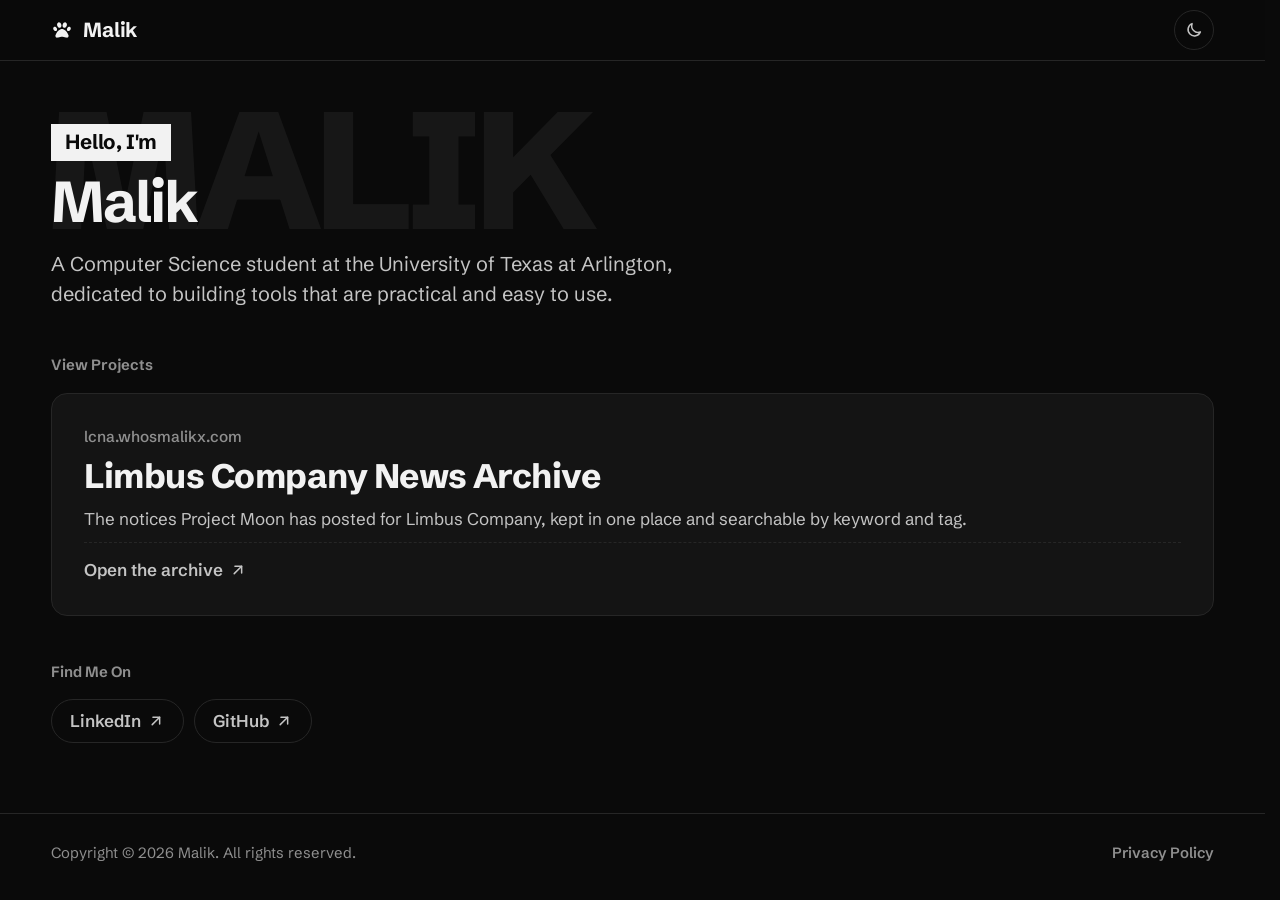
==== index.html @ 083cc0f5 "Build pages from content/" ====
<!DOCTYPE html>
<html lang="en" data-theme="dark">
<head>
  <meta charset="UTF-8" />
  <meta name="viewport" content="width=device-width, initial-scale=1.0" />
  <title>Home | Malik</title>
  <meta name="description" content="Building simple, useful things on the web." />
  <link rel="canonical" href="https://whosmalikx.com/">
  <script>try { const theme = localStorage.getItem("main-site-theme");
  if (theme === "light" || theme === "dark") document.documentElement.dataset.theme = theme; } catch {}</script>
  <link rel="preload" href="/assets/fonts/schibsted-grotesk-latin.woff2" as="font" type="font/woff2" crossorigin>
  <link rel="icon" type="image/svg+xml" href="/assets/icons/favicon.svg">
  <link rel="stylesheet" href="/assets/css/style.css?v=285845781f" />
</head>
<body>
  <div class="site-shell">
    <header class="topbar">
      <div class="topbar__inner">
        <a class="brand" href="/" aria-label="Home">
          <span class="brand__mark"></span>
          <span class="brand__text">Malik</span>
        </a>
        <nav class="topbar__actions" aria-label="Site">
          <button id="themeToggle" class="icon-btn theme-toggle" type="button" aria-label="Switch to light theme"></button>
        </nav>
      </div>
    </header>

    <main class="container-narrow landing-layout">
      <p class="hero-watermark" aria-hidden="true">Malik</p>
      <h1 class="hero-title"><span class="hero-tab">Hello, I'm</span> <span class="hero-main">Malik</span></h1>
      <p class="hero-lede">A Computer Science student at the University of Texas at Arlington, dedicated to building tools that are practical and easy to use.</p>

      <section class="link-section" aria-labelledby="projects-title">
        <h2 class="section-label" id="projects-title">View Projects</h2>
        <a class="project-feature" href="https://lcna.whosmalikx.com" target="_blank" rel="noopener noreferrer">
          <span class="project-feature__body">
            <span class="project-feature__meta">lcna.whosmalikx.com</span>
            <span class="project-feature__title">Limbus Company News Archive</span>
            <span class="project-feature__desc">The notices Project Moon has posted for Limbus Company, kept in one place and searchable by keyword and tag.</span>
            <span class="project-feature__cta">Open the archive <svg class="icon" viewBox="0 0 24 24" width="16" height="16" aria-hidden="true" fill="none" stroke="currentColor" stroke-width="2" stroke-linecap="round" stroke-linejoin="round"><path d="M7 17 17 7"/><path d="M8 7h9v9"/></svg></span>
          </span>
        </a>
      </section>

      <section class="link-section" aria-labelledby="social-title">
        <h2 class="section-label" id="social-title">Find Me On</h2>
        <ul class="pill-links">
          <li><a class="pill-link" href="https://linkedin.com/in/malikwork" target="_blank" rel="noopener noreferrer">LinkedIn <svg class="icon" viewBox="0 0 24 24" width="16" height="16" aria-hidden="true" fill="none" stroke="currentColor" stroke-width="2" stroke-linecap="round" stroke-linejoin="round"><path d="M7 17 17 7"/><path d="M8 7h9v9"/></svg></a></li>
          <li><a class="pill-link" href="https://github.com/itsmalikx" target="_blank" rel="noopener noreferrer">GitHub <svg class="icon" viewBox="0 0 24 24" width="16" height="16" aria-hidden="true" fill="none" stroke="currentColor" stroke-width="2" stroke-linecap="round" stroke-linejoin="round"><path d="M7 17 17 7"/><path d="M8 7h9v9"/></svg></a></li>
        </ul>
      </section>
    </main>

    <footer class="site-footer">
      <div class="container-wide site-footer__inner">
        <p class="site-footer__note">Copyright &copy; 2026 Malik. All rights reserved.</p>
        <nav class="site-footer__links" aria-label="Footer">
          <a href="/privacy" class="footer-link">Privacy Policy</a>
        </nav>
      </div>
    </footer>
  </div>

  <script src="/assets/js/theme.js?v=44c14c3fe7"></script>
</body>
</html>
---- assets/css/style.css ----
/* whosmalikx.com. Same design language as lcna.whosmalikx.com (see DESIGN.md): one typeface,
   black and white, 17px base text on desktop.

   Everything scales with the window in both directions: widths and type with its width, and the home
   page's vertical spacing with its height too (capped at the roomy sizes), so the whole page,
   "Find Me On" included, fits a 1080p screen at 100% or 125% scaling without scrolling. */

@font-face {
  font-family: "Schibsted Grotesk";
  font-style: normal;
  font-weight: 400 900;
  font-display: swap;
  src: url("../fonts/schibsted-grotesk-latin.woff2") format("woff2");
  unicode-range: U+0000-00FF, U+0131, U+0152-0153, U+02BB-02BC, U+02C6, U+02DA, U+02DC, U+0304, U+0308, U+0329, U+2000-206F, U+20AC, U+2122, U+2191, U+2193, U+2212, U+2215, U+FEFF, U+FFFD;
}

@font-face {
  font-family: "Schibsted Grotesk";
  font-style: normal;
  font-weight: 400 900;
  font-display: swap;
  src: url("../fonts/schibsted-grotesk-latin-ext.woff2") format("woff2");
  unicode-range: U+0100-02BA, U+02BD-02C5, U+02C7-02CC, U+02CE-02D7, U+02DD-02FF, U+0304, U+0308, U+0329, U+1D00-1DBF, U+1E00-1E9F, U+1EF2-1EFF, U+2020, U+20A0-20AB, U+20AD-20C0, U+2113, U+2C60-2C7F, U+A720-A7FF;
}

/* ---------- Tokens ---------- */

:root {
  --bg: #f5f5f4;
  --surface: #ffffff;
  --surface-2: #ececea;
  --line: #e1e1de;
  --line-strong: #c9c9c5;
  --text: #121212;
  --text-soft: #3c3c3c;
  --text-muted: #666666;
  --accent: #121212;

  --font: "Schibsted Grotesk", ui-sans-serif, system-ui, -apple-system, "Segoe UI", sans-serif;
  --gutter: clamp(16px, 4vw, 56px);
  --radius: 16px;
  --pill: 999px;
  --ease: 160ms cubic-bezier(0.2, 0, 0, 1);
  --topbar: 60px;
  color-scheme: light;
}

/* Dark is the default (set on <html> before paint; theme.js remembers the choice). */
html[data-theme="dark"] {
  --bg: #0a0a0a;
  --surface: #141414;
  --surface-2: #1c1c1c;
  --line: #262626;
  --line-strong: #3a3a3a;
  --text: #f2f2f2;
  --text-soft: #c4c4c4;
  --text-muted: #8f8f8f;
  --accent: #f2f2f2;
  color-scheme: dark;
}

/* ---------- Base ---------- */

*,
*::before,
*::after {
  box-sizing: border-box;
}

html {
  -webkit-text-size-adjust: 100%;
  text-size-adjust: 100%;
  scrollbar-gutter: stable;  /* the header doesn't shift between short and long pages */
}

@media (min-width: 1200px) {
  html {
    font-size: 17px;
  }
}

body {
  margin: 0;
  min-height: 100vh;
  overflow-x: clip;
  font-family: var(--font);
  font-size: 1rem;
  line-height: 1.5;
  background: var(--bg);
  color: var(--text);
  -webkit-font-smoothing: antialiased;
  -moz-osx-font-smoothing: grayscale;
}

a {
  color: inherit;
  text-decoration: none;
}

:focus-visible {
  outline: 2px solid var(--accent);
  outline-offset: 3px;
  border-radius: 6px;
}

::selection {
  background: color-mix(in srgb, var(--accent) 30%, transparent);
}

@media (prefers-reduced-motion: no-preference) {
  html {
    scroll-behavior: smooth;
  }
}

/* Every color switches at once when the theme flips (hover fades would lag behind the page). */
html.theme-switching *,
html.theme-switching *::before,
html.theme-switching *::after {
  transition: none !important;
}

.icon {
  flex-shrink: 0;
  width: 1.05em;
  height: 1.05em;
}

/* ---------- Layout ---------- */

.site-shell {
  min-height: 100vh;
  display: flex;
  flex-direction: column;
}

main {
  flex-grow: 1;
}

.container-wide {
  width: min(1200px, 100% - 2 * var(--gutter));
  margin: 0 auto;
}

.container-narrow {
  width: min(720px, 100% - 2 * var(--gutter));
  margin: 0 auto;
}

/* ---------- Top bar (same chrome as the archive) ---------- */

.topbar {
  position: sticky;
  top: 0;
  z-index: 100;
  border-bottom: 1px solid var(--line);
  background: color-mix(in srgb, var(--bg) 82%, transparent);
  backdrop-filter: saturate(160%) blur(16px);
  -webkit-backdrop-filter: saturate(160%) blur(16px);
}

.topbar__inner {
  min-height: var(--topbar);
  padding-inline: var(--gutter);
  display: flex;
  align-items: center;
  justify-content: space-between;
  gap: 16px;
}

.brand {
  display: inline-flex;
  align-items: center;
  gap: 10px;
  font-size: 1.2rem;
  font-weight: 700;
  letter-spacing: -0.01em;
}

.brand__mark {
  flex-shrink: 0;
  width: 22px;
  height: 22px;
  background-color: var(--text);
  -webkit-mask: url("../icons/brand-mark.svg") no-repeat center / contain;
  mask: url("../icons/brand-mark.svg") no-repeat center / contain;
}

.topbar__actions {
  display: flex;
  align-items: center;
  gap: 8px;
}

.icon-btn {
  appearance: none;
  width: 40px;
  height: 40px;
  display: inline-grid;
  place-items: center;
  border: 1px solid var(--line);
  border-radius: var(--pill);
  background: transparent;
  color: var(--text-soft);
  cursor: pointer;
  transition: background var(--ease), color var(--ease);
}

.icon-btn:hover {
  background: var(--surface-2);
  color: var(--text);
}

.icon-btn:active {
  transform: scale(0.94);
}

/* Moon in dark mode, sun in light mode. */
.theme-toggle::before {
  content: "";
  width: 18px;
  height: 18px;
  background: currentColor;
  -webkit-mask: var(--theme-icon) no-repeat center / contain;
  mask: var(--theme-icon) no-repeat center / contain;
}

html[data-theme="dark"] .theme-toggle {
  --theme-icon: url("data:image/svg+xml,%3Csvg xmlns='http://www.w3.org/2000/svg' viewBox='0 0 24 24' fill='none' stroke='black' stroke-width='2' stroke-linecap='round' stroke-linejoin='round'%3E%3Cpath d='M20.5 14.5A8.5 8.5 0 0 1 9.5 3.5a8.5 8.5 0 1 0 11 11z'/%3E%3C/svg%3E");
}

html:not([data-theme="dark"]) .theme-toggle {
  --theme-icon: url("data:image/svg+xml,%3Csvg xmlns='http://www.w3.org/2000/svg' viewBox='0 0 24 24' fill='none' stroke='black' stroke-width='2' stroke-linecap='round'%3E%3Ccircle cx='12' cy='12' r='4'/%3E%3Cpath d='M12 2v2M12 20v2M4.9 4.9l1.4 1.4M17.7 17.7l1.4 1.4M2 12h2M20 12h2M4.9 19.1l1.4-1.4M17.7 6.3l1.4-1.4'/%3E%3C/svg%3E");
}

/* ---------- Shared type ---------- */

.hero-title {
  margin: 0;
  color: var(--text);
  font-size: clamp(2.75rem, 5vw, 4.5rem);
  font-weight: 700;
  line-height: 1;
  letter-spacing: -0.04em;
}

.section-label {
  margin: 0 0 16px;
  color: var(--text-muted);
  font-size: 0.875rem;
  font-weight: 650;
  font-variant-numeric: tabular-nums;
}

.text-link {
  color: var(--text);
  font-weight: 600;
  text-decoration: underline;
  text-decoration-thickness: 1px;
  text-decoration-color: var(--line-strong);
  text-underline-offset: 4px;
  transition: text-decoration-color var(--ease);
}

.text-link:hover {
  text-decoration-color: var(--text);
}

.back-link {
  display: inline-flex;
  align-items: center;
  gap: 8px;
  min-height: 44px;
  margin-bottom: clamp(8px, 2vw, 20px);
  padding: 6px 16px 6px 12px;
  border: 1px solid var(--line);
  border-radius: var(--pill);
  color: var(--text-soft);
  font-size: 0.95rem;
  font-weight: 600;
  transition: color var(--ease), background var(--ease), border-color var(--ease);
}

.back-link:hover {
  border-color: var(--line-strong);
  background: var(--surface-2);
  color: var(--text);
}

/* ---------- Home ---------- */

/* Vertical spacing takes the smaller of a width share and a height share, between a floor and the
   roomy desktop size, so short windows (laptops, 125% scaling) keep the whole page in view. */
.landing-layout {
  position: relative;
  isolation: isolate;
  overflow-x: clip;  /* the watermark word must never widen the page */
  width: min(1200px, 100% - 2 * var(--gutter));
  padding: clamp(24px, min(10vw, 7vh), 120px) 0 clamp(24px, 5vh, 80px);
}

/* Project Moon title touch: a label tab over the main title, with a huge faded watermark word. */
.hero-watermark {
  position: absolute;
  top: 0.15em;
  left: -0.04em;
  z-index: -1;
  margin: 0;
  color: color-mix(in srgb, var(--text) 6%, transparent);
  font-size: clamp(5rem, min(13vw, 24vh), 11rem);
  font-weight: 800;
  line-height: 1;
  letter-spacing: -0.05em;
  text-transform: uppercase;
  white-space: nowrap;
  pointer-events: none;
  user-select: none;
}

.landing-layout .hero-title {
  margin-bottom: clamp(10px, 2vh, 20px);
}

.hero-tab {
  display: block;
  width: fit-content;
  margin-bottom: 12px;
  padding: 7px 14px;
  background: var(--text);
  color: var(--bg);
  font-size: clamp(1.1rem, 1.6vw, 1.6rem);
  font-weight: 700;
  line-height: 1.1;
  letter-spacing: -0.01em;
}

.hero-main {
  display: block;
  font-size: clamp(2.6rem, min(4.5vw, 7vh), 4rem);
  line-height: 1.02;
  letter-spacing: -0.035em;
}

.hero-lede {
  max-width: 56ch;
  margin: 0;
  color: var(--text-soft);
  font-size: clamp(1.05rem, 0.95rem + 0.3vw, 1.25rem);
  line-height: 1.5;
}

.link-section .section-label {
  margin-bottom: clamp(10px, 1.8vh, 16px);
}

.link-section {
  margin-top: clamp(24px, min(7vw, 5vh), 80px);
}

.project-feature {
  display: grid;
  overflow: hidden;
  border: 1px solid var(--line);
  border-radius: var(--radius);
  background: var(--surface);
  transition: border-color var(--ease), background var(--ease);
}

.project-feature:hover {
  border-color: var(--line-strong);
  background: var(--surface-2);
}

.project-feature__body {
  display: flex;
  flex-direction: column;
  gap: clamp(6px, 1.2vh, 10px);
  padding: clamp(18px, min(4vw, 3.6vh), 32px);
}

.project-feature__meta {
  color: var(--text-muted);
  font-size: 0.9rem;
  font-weight: 550;
}

.project-feature__title {
  color: var(--text);
  font-size: clamp(1.5rem, min(3vw, 5vh), 2rem);
  font-weight: 750;
  line-height: 1.1;
  letter-spacing: -0.015em;
}

.project-feature__desc {
  color: var(--text-soft);
  line-height: 1.55;
}

.project-feature__cta {
  display: inline-flex;
  align-items: center;
  gap: 6px;
  margin-top: auto;
  padding-top: clamp(8px, 1.6vh, 14px);
  border-top: 1px dashed var(--line);
  color: var(--text-soft);
  font-weight: 600;
  transition: color var(--ease);
}

.project-feature:hover .project-feature__cta {
  color: var(--text);
}

.pill-links {
  display: flex;
  flex-wrap: wrap;
  gap: 10px;
  margin: 0;
  padding: 0;
  list-style: none;
}

.pill-link {
  display: inline-flex;
  align-items: center;
  gap: 6px;
  min-height: 44px;
  padding: 0 18px;
  border: 1px solid var(--line);
  border-radius: var(--pill);
  color: var(--text-soft);
  font-weight: 600;
  transition: background var(--ease), border-color var(--ease), color var(--ease);
}

.pill-link:hover {
  border-color: var(--line-strong);
  background: var(--surface-2);
  color: var(--text);
}

/* ---------- Privacy policy (and other text pages) ---------- */

.policy-layout {
  width: min(1100px, 100% - 2 * var(--gutter));
  padding: clamp(24px, 4vw, 44px) 0 80px;
}

.article-content {
  color: var(--text-soft);
  font-size: clamp(1rem, 0.95rem + 0.15vw, 1.1rem);
  line-height: 1.7;
  overflow-wrap: break-word;
}

.article-content .hero-title {
  font-size: clamp(2.2rem, 4vw, 3rem);
  line-height: 1.08;  /* room between the title's descenders and "Last Revised" */
}

.article-content h2 {
  margin: 2.2em 0 0.6em;
  color: var(--text);
  font-size: clamp(1.4rem, 2.8vw, 1.75rem);
  font-weight: 800;
  line-height: 1.15;
}

.article-content p,
.article-content ul {
  margin: 0 0 1.1em;
}

.article-content ul {
  padding-left: 1.35em;
}

.article-content strong {
  color: var(--text);
  font-weight: 650;
}

.article-content hr {
  margin: 2em 0 0;
  border: 0;
  border-top: 1px solid var(--line);
}

.article-content .revision-date {
  margin: 18px 0 0;
  color: var(--text-muted);
  font-size: 0.9375rem;
}

.revision-date a {
  color: inherit;
  text-decoration: underline;
  text-underline-offset: 3px;
}

/* ---------- Error page ---------- */

.error-layout {
  display: flex;
  flex-direction: column;
  justify-content: center;
  align-items: flex-start;
  padding: clamp(64px, 12vw, 120px) 0;
}

.error-layout .hero-title {
  font-size: clamp(2.6rem, 9vw, 5rem);
}

.intro-block {
  max-width: 46ch;
  margin: 16px 0 28px;
  color: var(--text-soft);
  font-size: 1.125rem;
  line-height: 1.55;
}

/* ---------- Footer ---------- */

.site-footer {
  padding: 28px 0 36px;
  border-top: 1px solid var(--line);
  color: var(--text-muted);
  font-size: 0.875rem;
}

.site-footer__inner {
  display: flex;
  flex-wrap: wrap;
  align-items: center;
  justify-content: space-between;
  gap: 10px 24px;
}

.site-footer__note {
  margin: 0;
}

.site-footer__links {
  display: flex;
  flex-wrap: wrap;
  gap: 4px 20px;
}

.footer-link {
  color: var(--text-muted);
  font-weight: 600;
  transition: color var(--ease);
}

.footer-link:hover {
  color: var(--text);
}
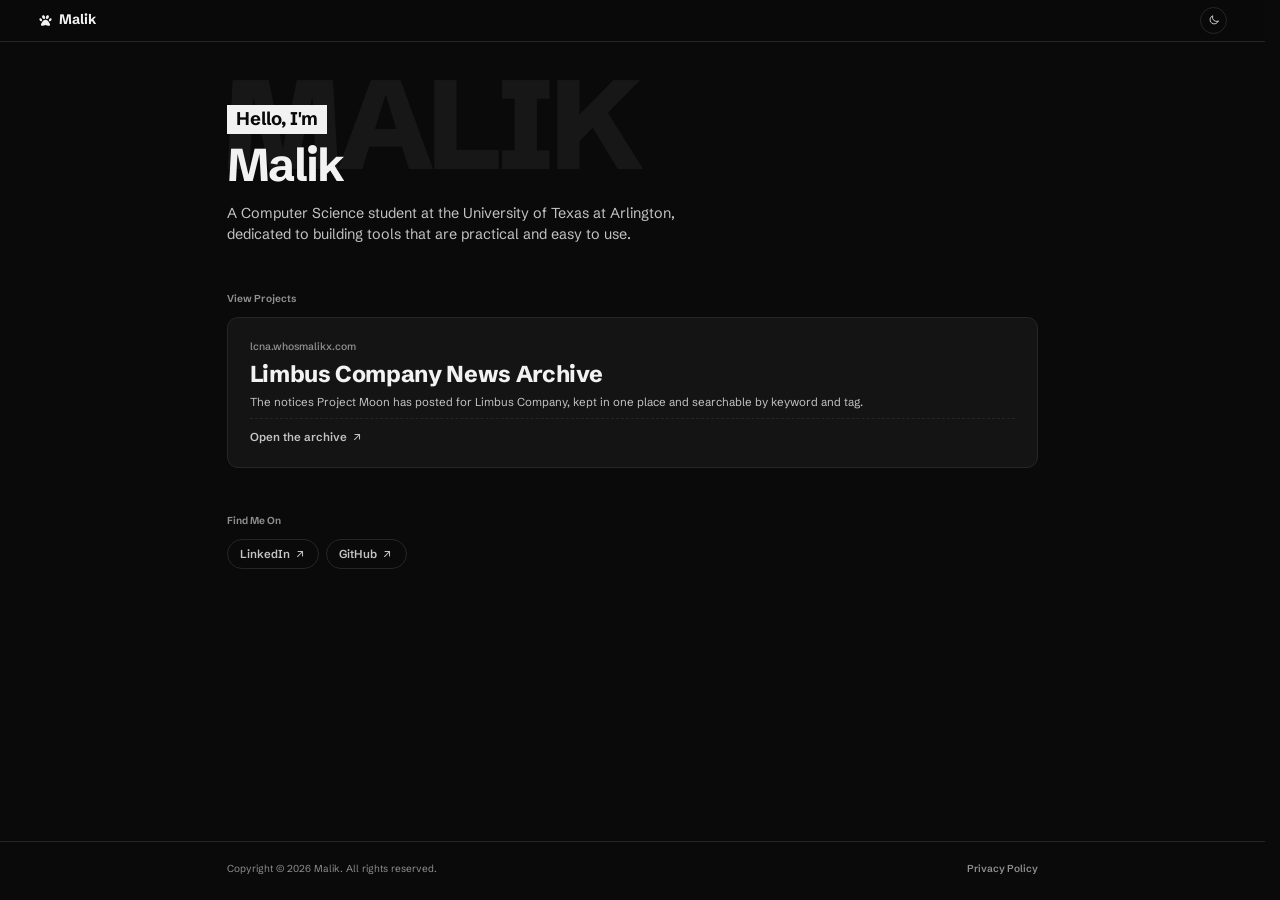
==== commit 4c6f118d: "Adjusted desktop scaling so 1080p screens show the layout at 85%." ====
--- a/index.html
+++ b/index.html
@@ -2,6 +2,7 @@
 <html lang="en" data-theme="dark">
 <head>
   <meta charset="UTF-8" />
+  <script>/* Size for this monitor: --u = (screen width / 2560) ^ 0.565 on desktop windows (1 at 2560, 0.85 at 1920, 0.68 at 1280), 1px on phones and tablets. See --u in the stylesheet. */(function(){var r=document.documentElement;function f(){var w=screen.width||innerWidth;r.style.setProperty("--u",(innerWidth>=1200?Math.min(1.5,Math.max(0.6,Math.pow(w/2560,0.565))):1)+"px")}f();addEventListener("resize",f);if(screen.addEventListener)screen.addEventListener("change",f)})();</script>
   <meta name="viewport" content="width=device-width, initial-scale=1.0" />
   <title>Home | Malik</title>
   <meta name="description" content="Building simple, useful things on the web." />
@@ -10,7 +11,7 @@
   if (theme === "light" || theme === "dark") document.documentElement.dataset.theme = theme; } catch {}</script>
   <link rel="preload" href="/assets/fonts/schibsted-grotesk-latin.woff2" as="font" type="font/woff2" crossorigin>
   <link rel="icon" type="image/svg+xml" href="/assets/icons/favicon.svg">
-  <link rel="stylesheet" href="/assets/css/style.css?v=285845781f" />
+  <link rel="stylesheet" href="/assets/css/style.css?v=45f98d2f93" />
 </head>
 <body>
   <div class="site-shell">
@@ -62,6 +63,6 @@
     </footer>
   </div>
 
-  <script src="/assets/js/theme.js?v=44c14c3fe7"></script>
+  <script src="/assets/js/theme.js?v=84afc7e6e4"></script>
 </body>
 </html>
--- a/assets/css/style.css
+++ b/assets/css/style.css
@@ -1,5 +1,5 @@
 /* whosmalikx.com. Same design language as lcna.whosmalikx.com (see DESIGN.md): one typeface,
-   black and white, 17px base text on desktop.
+   black and white, calc(17 * var(--u)) base text on desktop.
 
    Everything scales with the window in both directions: widths and type with its width, and the home
    page's vertical spacing with its height too (capped at the roomy sizes), so the whole page,
@@ -24,6 +24,16 @@
 }
 
 /* ---------- Tokens ---------- */
+
+/* Proportional scaling (desktop monitors): sizes below are in --u. An inline script in each page's
+   <head> sets it from the monitor's width: (screen width / 2560) ^ 0.565, so 1px on a 2560-wide
+   monitor (1440p), 0.85px on 1920 (1080p), 0.68px on 1280, up to 1.5px; 1px on phones and tablets.
+   Based on the monitor, not the window: a snapped half-width window keeps its monitor's size, and
+   browser zoom works as usual. Without the script everything is 1px. 1px hairlines and viewport units
+   are left as they are. */
+:root {
+  --u: 1px;
+}
 
 :root {
   --bg: #f5f5f4;
@@ -37,11 +47,11 @@
   --accent: #121212;
 
   --font: "Schibsted Grotesk", ui-sans-serif, system-ui, -apple-system, "Segoe UI", sans-serif;
-  --gutter: clamp(16px, 4vw, 56px);
-  --radius: 16px;
-  --pill: 999px;
+  --gutter: clamp(calc(16 * var(--u)), 4vw, calc(56 * var(--u)));
+  --radius: calc(16 * var(--u));
+  --pill: calc(999 * var(--u));
   --ease: 160ms cubic-bezier(0.2, 0, 0, 1);
-  --topbar: 60px;
+  --topbar: calc(60 * var(--u));
   color-scheme: light;
 }
 
@@ -75,7 +85,7 @@
 
 @media (min-width: 1200px) {
   html {
-    font-size: 17px;
+    font-size: calc(17 * var(--u));
   }
 }
 
@@ -98,9 +108,9 @@
 }
 
 :focus-visible {
-  outline: 2px solid var(--accent);
-  outline-offset: 3px;
-  border-radius: 6px;
+  outline: calc(2 * var(--u)) solid var(--accent);
+  outline-offset: calc(3 * var(--u));
+  border-radius: calc(6 * var(--u));
 }
 
 ::selection {
@@ -139,12 +149,12 @@
 }
 
 .container-wide {
-  width: min(1200px, 100% - 2 * var(--gutter));
+  width: min(calc(1200 * var(--u)), 100% - 2 * var(--gutter));
   margin: 0 auto;
 }
 
 .container-narrow {
-  width: min(720px, 100% - 2 * var(--gutter));
+  width: min(calc(720 * var(--u)), 100% - 2 * var(--gutter));
   margin: 0 auto;
 }
 
@@ -156,8 +166,8 @@
   z-index: 100;
   border-bottom: 1px solid var(--line);
   background: color-mix(in srgb, var(--bg) 82%, transparent);
-  backdrop-filter: saturate(160%) blur(16px);
-  -webkit-backdrop-filter: saturate(160%) blur(16px);
+  backdrop-filter: saturate(160%) blur(calc(16 * var(--u)));
+  -webkit-backdrop-filter: saturate(160%) blur(calc(16 * var(--u)));
 }
 
 .topbar__inner {
@@ -166,13 +176,13 @@
   display: flex;
   align-items: center;
   justify-content: space-between;
-  gap: 16px;
+  gap: calc(16 * var(--u));
 }
 
 .brand {
   display: inline-flex;
   align-items: center;
-  gap: 10px;
+  gap: calc(10 * var(--u));
   font-size: 1.2rem;
   font-weight: 700;
   letter-spacing: -0.01em;
@@ -180,8 +190,8 @@
 
 .brand__mark {
   flex-shrink: 0;
-  width: 22px;
-  height: 22px;
+  width: calc(22 * var(--u));
+  height: calc(22 * var(--u));
   background-color: var(--text);
   -webkit-mask: url("../icons/brand-mark.svg") no-repeat center / contain;
   mask: url("../icons/brand-mark.svg") no-repeat center / contain;
@@ -190,13 +200,13 @@
 .topbar__actions {
   display: flex;
   align-items: center;
-  gap: 8px;
+  gap: calc(8 * var(--u));
 }
 
 .icon-btn {
   appearance: none;
-  width: 40px;
-  height: 40px;
+  width: calc(40 * var(--u));
+  height: calc(40 * var(--u));
   display: inline-grid;
   place-items: center;
   border: 1px solid var(--line);
@@ -219,8 +229,8 @@
 /* Moon in dark mode, sun in light mode. */
 .theme-toggle::before {
   content: "";
-  width: 18px;
-  height: 18px;
+  width: calc(18 * var(--u));
+  height: calc(18 * var(--u));
   background: currentColor;
   -webkit-mask: var(--theme-icon) no-repeat center / contain;
   mask: var(--theme-icon) no-repeat center / contain;
@@ -246,7 +256,7 @@
 }
 
 .section-label {
-  margin: 0 0 16px;
+  margin: 0 0 calc(16 * var(--u));
   color: var(--text-muted);
   font-size: 0.875rem;
   font-weight: 650;
@@ -259,7 +269,7 @@
   text-decoration: underline;
   text-decoration-thickness: 1px;
   text-decoration-color: var(--line-strong);
-  text-underline-offset: 4px;
+  text-underline-offset: calc(4 * var(--u));
   transition: text-decoration-color var(--ease);
 }
 
@@ -270,10 +280,10 @@
 .back-link {
   display: inline-flex;
   align-items: center;
-  gap: 8px;
-  min-height: 44px;
-  margin-bottom: clamp(8px, 2vw, 20px);
-  padding: 6px 16px 6px 12px;
+  gap: calc(8 * var(--u));
+  min-height: calc(44 * var(--u));
+  margin-bottom: clamp(calc(8 * var(--u)), 2vw, calc(20 * var(--u)));
+  padding: calc(6 * var(--u)) calc(16 * var(--u)) calc(6 * var(--u)) calc(12 * var(--u));
   border: 1px solid var(--line);
   border-radius: var(--pill);
   color: var(--text-soft);
@@ -296,8 +306,8 @@
   position: relative;
   isolation: isolate;
   overflow-x: clip;  /* the watermark word must never widen the page */
-  width: min(1200px, 100% - 2 * var(--gutter));
-  padding: clamp(24px, min(10vw, 7vh), 120px) 0 clamp(24px, 5vh, 80px);
+  width: min(calc(1200 * var(--u)), 100% - 2 * var(--gutter));
+  padding: clamp(calc(24 * var(--u)), min(10vw, 7vh), calc(120 * var(--u))) 0 clamp(calc(24 * var(--u)), 5vh, calc(80 * var(--u)));
 }
 
 /* Project Moon title touch: a label tab over the main title, with a huge faded watermark word. */
@@ -319,14 +329,14 @@
 }
 
 .landing-layout .hero-title {
-  margin-bottom: clamp(10px, 2vh, 20px);
+  margin-bottom: clamp(calc(10 * var(--u)), 2vh, calc(20 * var(--u)));
 }
 
 .hero-tab {
   display: block;
   width: fit-content;
-  margin-bottom: 12px;
-  padding: 7px 14px;
+  margin-bottom: calc(12 * var(--u));
+  padding: calc(7 * var(--u)) calc(14 * var(--u));
   background: var(--text);
   color: var(--bg);
   font-size: clamp(1.1rem, 1.6vw, 1.6rem);
@@ -351,11 +361,11 @@
 }
 
 .link-section .section-label {
-  margin-bottom: clamp(10px, 1.8vh, 16px);
+  margin-bottom: clamp(calc(10 * var(--u)), 1.8vh, calc(16 * var(--u)));
 }
 
 .link-section {
-  margin-top: clamp(24px, min(7vw, 5vh), 80px);
+  margin-top: clamp(calc(24 * var(--u)), min(7vw, 5vh), calc(80 * var(--u)));
 }
 
 .project-feature {
@@ -375,8 +385,8 @@
 .project-feature__body {
   display: flex;
   flex-direction: column;
-  gap: clamp(6px, 1.2vh, 10px);
-  padding: clamp(18px, min(4vw, 3.6vh), 32px);
+  gap: clamp(calc(6 * var(--u)), 1.2vh, calc(10 * var(--u)));
+  padding: clamp(calc(18 * var(--u)), min(4vw, 3.6vh), calc(32 * var(--u)));
 }
 
 .project-feature__meta {
@@ -401,9 +411,9 @@
 .project-feature__cta {
   display: inline-flex;
   align-items: center;
-  gap: 6px;
+  gap: calc(6 * var(--u));
   margin-top: auto;
-  padding-top: clamp(8px, 1.6vh, 14px);
+  padding-top: clamp(calc(8 * var(--u)), 1.6vh, calc(14 * var(--u)));
   border-top: 1px dashed var(--line);
   color: var(--text-soft);
   font-weight: 600;
@@ -417,7 +427,7 @@
 .pill-links {
   display: flex;
   flex-wrap: wrap;
-  gap: 10px;
+  gap: calc(10 * var(--u));
   margin: 0;
   padding: 0;
   list-style: none;
@@ -426,9 +436,9 @@
 .pill-link {
   display: inline-flex;
   align-items: center;
-  gap: 6px;
-  min-height: 44px;
-  padding: 0 18px;
+  gap: calc(6 * var(--u));
+  min-height: calc(44 * var(--u));
+  padding: 0 calc(18 * var(--u));
   border: 1px solid var(--line);
   border-radius: var(--pill);
   color: var(--text-soft);
@@ -445,8 +455,8 @@
 /* ---------- Privacy policy (and other text pages) ---------- */
 
 .policy-layout {
-  width: min(1100px, 100% - 2 * var(--gutter));
-  padding: clamp(24px, 4vw, 44px) 0 80px;
+  width: min(calc(1100 * var(--u)), 100% - 2 * var(--gutter));
+  padding: clamp(calc(24 * var(--u)), 4vw, calc(44 * var(--u))) 0 calc(80 * var(--u));
 }
 
 .article-content {
@@ -490,7 +500,7 @@
 }
 
 .article-content .revision-date {
-  margin: 18px 0 0;
+  margin: calc(18 * var(--u)) 0 0;
   color: var(--text-muted);
   font-size: 0.9375rem;
 }
@@ -498,7 +508,7 @@
 .revision-date a {
   color: inherit;
   text-decoration: underline;
-  text-underline-offset: 3px;
+  text-underline-offset: calc(3 * var(--u));
 }
 
 /* ---------- Error page ---------- */
@@ -508,7 +518,7 @@
   flex-direction: column;
   justify-content: center;
   align-items: flex-start;
-  padding: clamp(64px, 12vw, 120px) 0;
+  padding: clamp(calc(64 * var(--u)), 12vw, calc(120 * var(--u))) 0;
 }
 
 .error-layout .hero-title {
@@ -517,7 +527,7 @@
 
 .intro-block {
   max-width: 46ch;
-  margin: 16px 0 28px;
+  margin: calc(16 * var(--u)) 0 calc(28 * var(--u));
   color: var(--text-soft);
   font-size: 1.125rem;
   line-height: 1.55;
@@ -526,7 +536,7 @@
 /* ---------- Footer ---------- */
 
 .site-footer {
-  padding: 28px 0 36px;
+  padding: calc(28 * var(--u)) 0 calc(36 * var(--u));
   border-top: 1px solid var(--line);
   color: var(--text-muted);
   font-size: 0.875rem;
@@ -537,7 +547,7 @@
   flex-wrap: wrap;
   align-items: center;
   justify-content: space-between;
-  gap: 10px 24px;
+  gap: calc(10 * var(--u)) calc(24 * var(--u));
 }
 
 .site-footer__note {
@@ -547,7 +557,7 @@
 .site-footer__links {
   display: flex;
   flex-wrap: wrap;
-  gap: 4px 20px;
+  gap: calc(4 * var(--u)) calc(20 * var(--u));
 }
 
 .footer-link {
